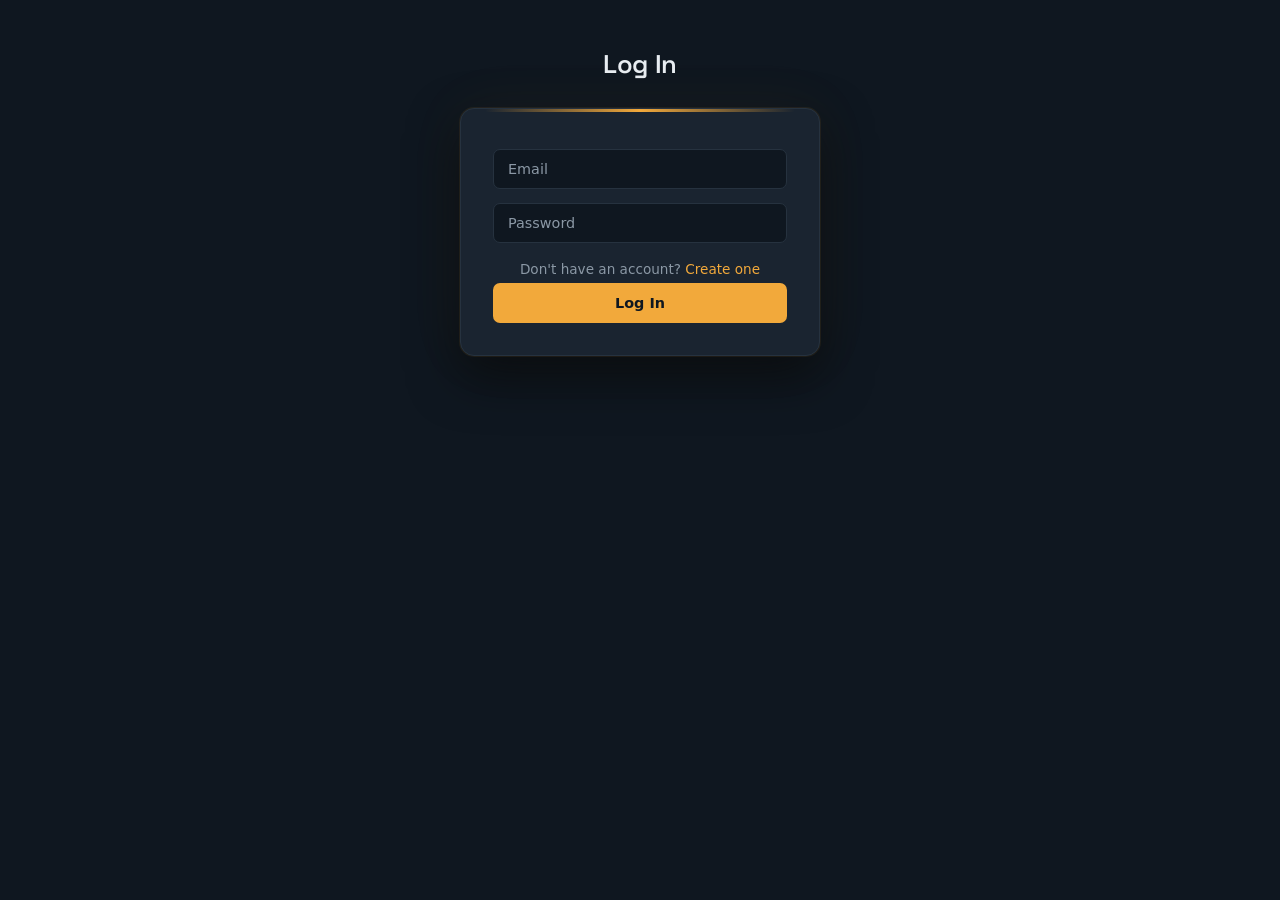
==== login.html @ e126fea0 "Link login and signup pages, center card headings" ====
<!DOCTYPE html>
<html>
<head>
  <title>Log In</title>
  <link rel="stylesheet" href="style.css">
</head>
<body>

  <h1>Log In</h1>

  <div id="loginForm">
    <input type="email" id="loginEmail" placeholder="Email" required>
    <input type="password" id="loginPassword" placeholder="Password" required>
    <p class="authSwitch">Don't have an account? <a href="signup.html">Create one</a></p>
    <button id="loginButton">Log In</button>
  </div>

  <script>

    document.getElementById("loginButton").addEventListener("click", function(){

      let email = document.getElementById("loginEmail").value;
      let password = document.getElementById("loginPassword").value;

      fetch('http://127.0.0.1:3000/auth/login', {
        method: 'POST',
        headers: { 'Content-Type': 'application/json' },
        credentials: 'include',
        body: JSON.stringify({ email, password })
      })
      .then(function(res){
        if (res.ok){
            window.location.href = "index.html";
            // success
        } else {
            alert("LOGIN FAILED");
            // faliure
        }
        return res.json();
      })
      .then(function(data){
        // data is either success info or error info
      });

    });

  </script>

</body>
</html>
---- style.css ----
@import url('https://fonts.googleapis.com/css2?family=Space+Grotesk:wght@500;600;700&family=JetBrains+Mono:wght@500;600&display=swap');

:root {
  --bg: #0F1720;
  --panel: #1A2430;
  --panel-edge: #26323F;
  --text: #E8EDF2;
  --text-muted: #8B98A5;
  --accent: #F2A93B;
  --accent-dim: #7A5A24;
}

* {
  box-sizing: border-box;
}

body {
  margin: 0;
  min-height: 100vh;
  font-family: system-ui, -apple-system, sans-serif;
  background-color: var(--bg);
  color: var(--text);
  display: flex;
  flex-direction: column;
  align-items: center;
  padding: 48px 24px;
}

h1 {
  font-family: 'Space Grotesk', system-ui, sans-serif;
  font-weight: 600;
  font-size: 1.6rem;
  color: var(--text);
  letter-spacing: -0.01em;
  margin: 0 0 28px 0;
}

input[type="file"] {
  color: var(--text-muted);
  font-size: 0.9rem;
  margin-bottom: 28px;
  padding: 10px 14px;
  border: 1px solid var(--panel-edge);
  border-radius: 6px;
  background-color: var(--panel);
}

input[type="file"]::file-selector-button {
  font-family: system-ui, sans-serif;
  font-size: 0.85rem;
  color: var(--bg);
  background-color: var(--accent);
  border: none;
  border-radius: 4px;
  padding: 6px 12px;
  margin-right: 12px;
  cursor: pointer;
}

#results {
  display: none;
  grid-template-columns: repeat(2, minmax(180px, 1fr));
  gap: 1px;
  background-color: var(--panel-edge);
  border: 1px solid var(--panel-edge);
  border-radius: 10px;
  overflow: hidden;
  width: 100%;
  max-width: 480px;
}

#results p {
  margin: 0;
  padding: 16px 18px;
  background-color: var(--panel);
  border-left: 3px solid var(--accent);
  font-family: 'JetBrains Mono', monospace;
  font-size: 0.95rem;
  color: var(--text);
  line-height: 1.4;
}

#results p:nth-child(2) { border-left-color: #4FC3A1; }
#results p:nth-child(3) { border-left-color: #6FA8DC; }
#results p:nth-child(4) { border-left-color: #E06C75; }
#results p:nth-child(5) {
  border-left-color: var(--accent);
  grid-column: 1 / -1;
}

#usageChart {
  display: none;
  background-color: var(--panel);
  border: 1px solid var(--panel-edge);
  border-radius: 10px;
  padding: 24px;
  margin-top: 28px;
  width: 100% !important;
  max-width: 650px;
  height: 380px !important;
}

#savePdfButton {
  margin-top: 24px;
  font-family: system-ui, sans-serif;
  font-size: 0.9rem;
  font-weight: 600;
  color: var(--bg);
  background-color: var(--accent);
  border: none;
  border-radius: 6px;
  padding: 12px 22px;
  cursor: pointer;
  transition: background-color 0.15s ease;
}

#savePdfButton:hover {
  background-color: #ffbf5c;
}

/* Login page */
body.login-page {
  justify-content: center;
  min-height: 100vh;
  padding: 24px;
}

#loginForm {
  position: relative;
  width: 100%;
  max-width: 360px;
  background-color: var(--panel);
  border: 1px solid var(--panel-edge);
  border-radius: 14px;
  padding: 40px 32px 32px;
  box-shadow:
    0 0 0 1px rgba(242, 169, 59, 0.08),
    0 20px 50px rgba(0, 0, 0, 0.55),
    0 0 60px rgba(242, 169, 59, 0.06);
}

#loginForm::before {
  content: "";
  position: absolute;
  top: 0;
  left: 24px;
  right: 24px;
  height: 3px;
  border-radius: 0 0 3px 3px;
  background: linear-gradient(90deg, transparent, var(--accent), transparent);
}

#loginForm h1 {
  font-size: 1.3rem;
  margin: 0 0 6px 0;
  text-align: center;
}

#loginForm .loginSubtitle {
  color: var(--text-muted);
  font-size: 0.85rem;
  margin: 0 0 24px 0;
}

#loginForm input {
  display: block;
  width: 100%;
  margin-bottom: 14px;
  padding: 11px 14px;
  border: 1px solid var(--panel-edge);
  border-radius: 7px;
  background-color: var(--bg);
  color: var(--text);
  font-family: system-ui, sans-serif;
  font-size: 0.9rem;
}

#loginForm input:focus {
  outline: none;
  border-color: var(--accent);
  box-shadow: 0 0 0 3px rgba(242, 169, 59, 0.15);
}

#loginForm input::placeholder {
  color: var(--text-muted);
}

#loginForm button {
  width: 100%;
  margin-top: 6px;
  font-family: system-ui, sans-serif;
  font-size: 0.9rem;
  font-weight: 600;
  color: var(--bg);
  background-color: var(--accent);
  border: none;
  border-radius: 7px;
  padding: 12px;
  cursor: pointer;
  transition: transform 0.1s ease, background-color 0.15s ease;
}

#loginForm button:hover {
  background-color: #ffbf5c;
}

#loginForm button:active {
  transform: scale(0.98);
}

#signupForm {
  position: relative;
  width: 100%;
  max-width: 360px;
  background-color: var(--panel);
  border: 1px solid var(--panel-edge);
  border-radius: 14px;
  padding: 40px 32px 32px;
  box-shadow:
    0 0 0 1px rgba(242, 169, 59, 0.08),
    0 20px 50px rgba(0, 0, 0, 0.55),
    0 0 60px rgba(242, 169, 59, 0.06);
}

#signupForm::before {
  content: "";
  position: absolute;
  top: 0;
  left: 24px;
  right: 24px;
  height: 3px;
  border-radius: 0 0 3px 3px;
  background: linear-gradient(90deg, transparent, var(--accent), transparent);
}

#signupForm h1 {
  font-size: 1.3rem;
  margin: 0 0 6px 0;
  text-align: center;
}

#signupForm .signupSubtitle {
  color: var(--text-muted);
  font-size: 0.85rem;
  margin: 0 0 24px 0;
}

#signupForm input {
  display: block;
  width: 100%;
  margin-bottom: 14px;
  padding: 11px 14px;
  border: 1px solid var(--panel-edge);
  border-radius: 7px;
  background-color: var(--bg);
  color: var(--text);
  font-family: system-ui, sans-serif;
  font-size: 0.9rem;
}

#signupForm input:focus {
  outline: none;
  border-color: var(--accent);
  box-shadow: 0 0 0 3px rgba(242, 169, 59, 0.15);
}

#signupForm input::placeholder {
  color: var(--text-muted);
}

#signupForm button {
  width: 100%;
  margin-top: 6px;
  font-family: system-ui, sans-serif;
  font-size: 0.9rem;
  font-weight: 600;
  color: var(--bg);
  background-color: var(--accent);
  border: none;
  border-radius: 7px;
  padding: 12px;
  cursor: pointer;
  transition: transform 0.1s ease, background-color 0.15s ease;
}

#signupForm button:hover {
  background-color: #ffbf5c;
}

#signupForm button:active {
  transform: scale(0.98);
}
.uploadHint {
  color: var(--text-muted);
  font-size: 0.85rem;
  margin: 0 0 24px 0;
  text-align: center;
}
.uploadHint a {
  color: var(--accent);
  text-decoration: none;
}

.uploadHint a:hover {
  text-decoration: underline;
}
.uploadHint code {
  background-color: var(--panel);
  padding: 2px 4px;
  border-radius: 4px;
}
.uploadHint br {
  margin-bottom: 8px;
}
.uploadHint p {
  margin: 0 0 8px 0;
}
.uploadHint ul {
  margin: 0 0 8px 0;
  padding-left: 20px;
}
.authSwitch {
  color: var(--text-muted);
  font-size: 0.85rem;
  margin: 18px 0 0 0;
  text-align: center;
}

.authSwitch a {
  color: var(--accent);
  text-decoration: none;
}

.authSwitch a:hover {
  text-decoration: underline;
}
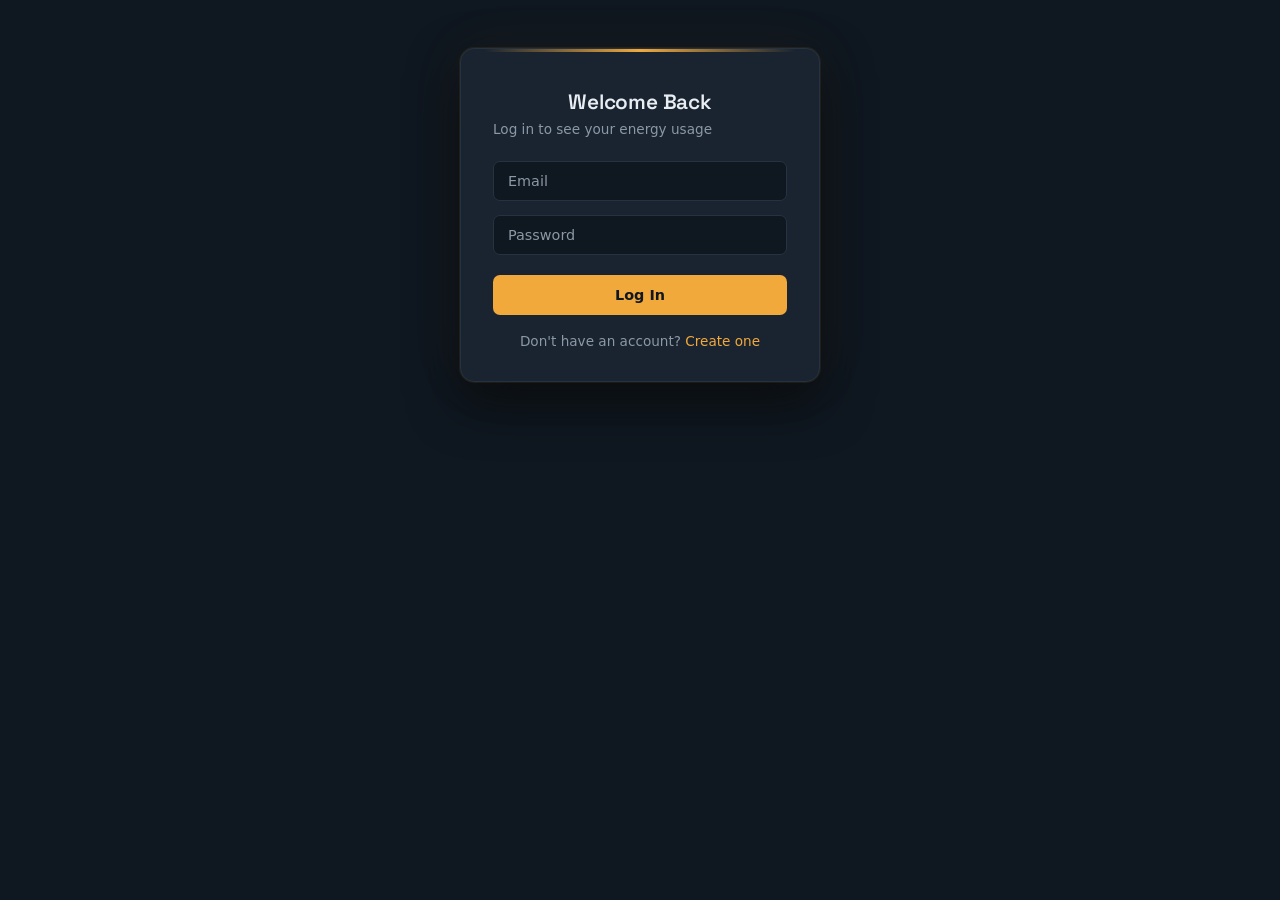
==== commit 9d99e8fc: "Match login and signup cards, center them, add mobile viewport tag" ====
--- a/login.html
+++ b/login.html
@@ -2,45 +2,44 @@
 <html>
 <head>
   <title>Log In</title>
+  <meta name="viewport" content="width=device-width, initial-scale=1.0">
   <link rel="stylesheet" href="style.css">
 </head>
-<body>
-
-  <h1>Log In</h1>
+<body class="login-body">
 
   <div id="loginForm">
+    <h1>Welcome Back</h1>
+    <p class="loginSubtitle">Log in to see your energy usage</p>
     <input type="email" id="loginEmail" placeholder="Email" required>
     <input type="password" id="loginPassword" placeholder="Password" required>
+    <button id="loginButton">Log In</button>
     <p class="authSwitch">Don't have an account? <a href="signup.html">Create one</a></p>
-    <button id="loginButton">Log In</button>
   </div>
 
   <script>
+    const API_URL = 'http://127.0.0.1:3000';
 
     document.getElementById("loginButton").addEventListener("click", function(){
 
       let email = document.getElementById("loginEmail").value;
       let password = document.getElementById("loginPassword").value;
 
-      fetch('http://127.0.0.1:3000/auth/login', {
+      fetch(`${API_URL}/auth/login`, {
         method: 'POST',
         headers: { 'Content-Type': 'application/json' },
         credentials: 'include',
         body: JSON.stringify({ email, password })
       })
       .then(function(res){
-        if (res.ok){
-            window.location.href = "index.html";
-            // success
-        } else {
-            alert("LOGIN FAILED");
-            // faliure
-        }
-        return res.json();
-      })
-      .then(function(data){
-        // data is either success info or error info
+        return res.json().then(function(data){
+          if(res.ok){
+            window.location.href = 'index.html';
+          } else{
+            alert(data.error || 'Login failed');
+          }
+        });
       });
+        
 
     });
 
--- a/style.css
+++ b/style.css
@@ -334,5 +334,34 @@
 .authSwitch a:hover {
   text-decoration: underline;
 }
-
-
+/* Top bar on index.html: title on the left, Log Out on the right */
+.topBar {
+  display: flex;
+  justify-content: space-between;
+  align-items: center;
+  width: 100%;
+  max-width: 650px;
+  margin-bottom: 28px;
+}
+
+.topBar h1 {
+  margin: 0;
+}
+
+#logoutButton {
+  font-family: system-ui, sans-serif;
+  font-size: 0.85rem;
+  font-weight: 600;
+  color: var(--accent);
+  background-color: transparent;
+  border: 1px solid var(--accent-dim);
+  border-radius: 6px;
+  padding: 8px 14px;
+  cursor: pointer;
+  transition: border-color 0.15s ease, background-color 0.15s ease;
+}
+
+#logoutButton:hover {
+  border-color: var(--accent);
+  background-color: rgba(242, 169, 59, 0.08);
+}
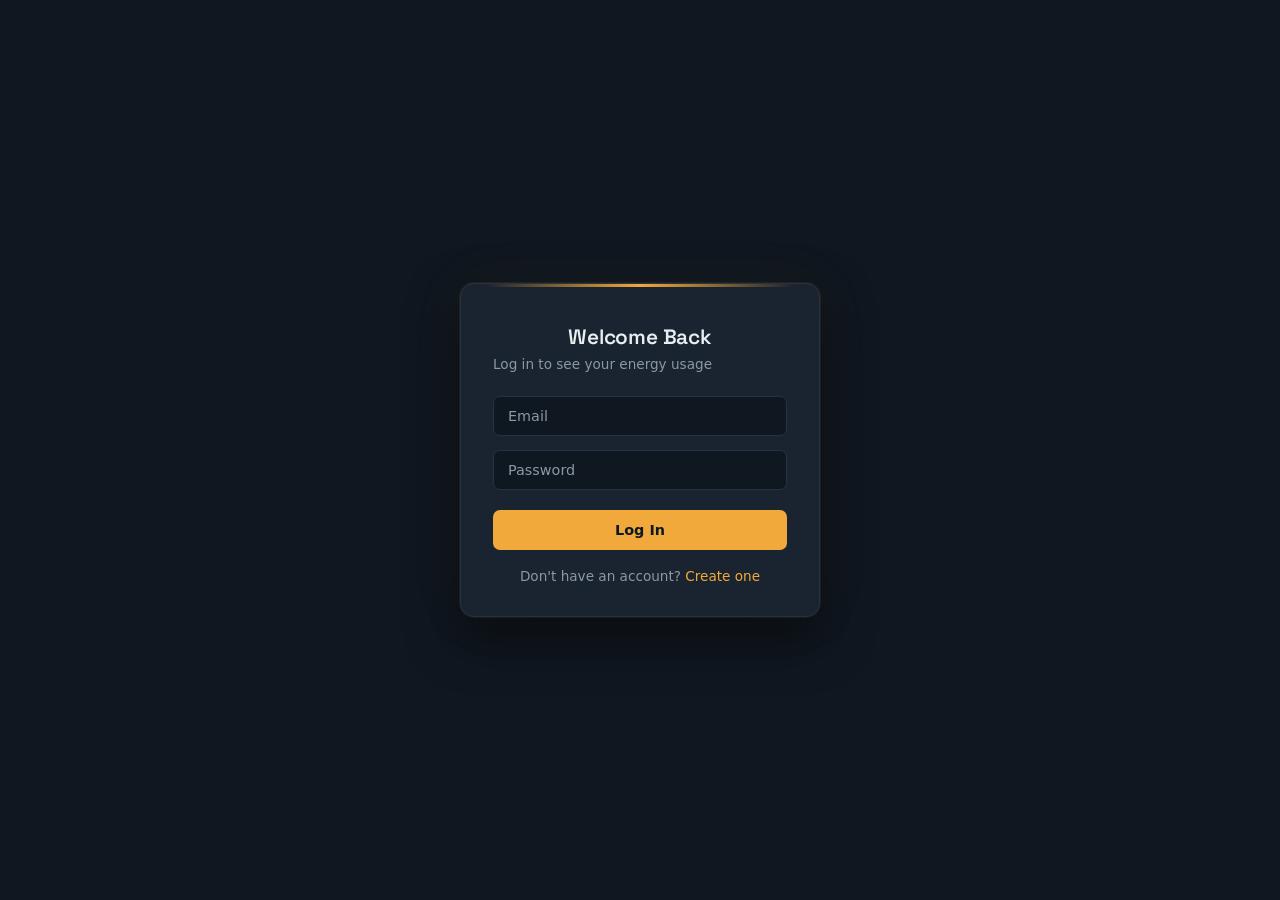
==== commit ab885477: "Fix auth page body class so cards center" ====
--- a/login.html
+++ b/login.html
@@ -5,7 +5,7 @@
   <meta name="viewport" content="width=device-width, initial-scale=1.0">
   <link rel="stylesheet" href="style.css">
 </head>
-<body class="login-body">
+<body class="login-page">
 
   <div id="loginForm">
     <h1>Welcome Back</h1>
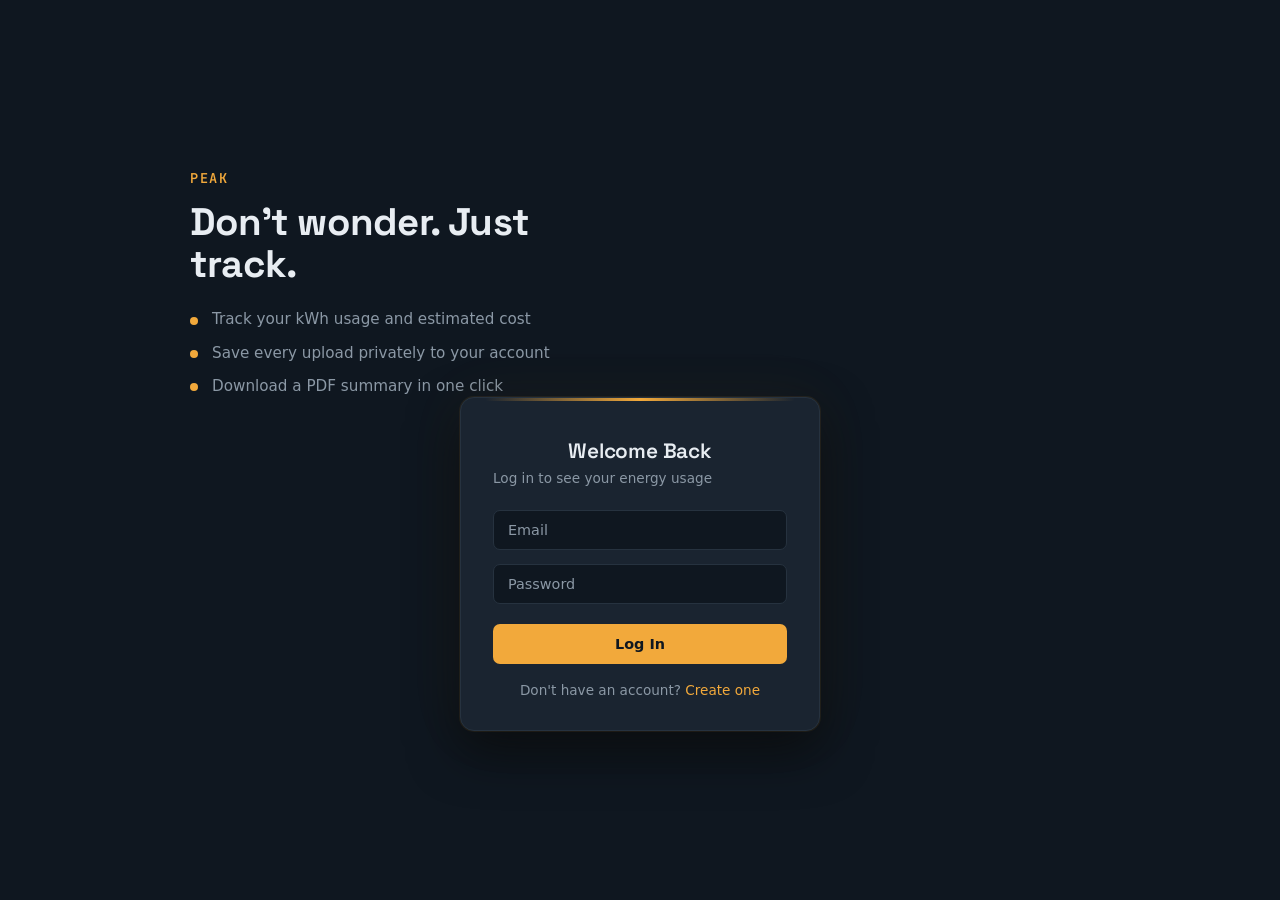
==== commit bf9af1e4: "Add Peak brand panel and split-screen layout to login and signup" ====
--- a/login.html
+++ b/login.html
@@ -6,6 +6,18 @@
   <link rel="stylesheet" href="style.css">
 </head>
 <body class="login-page">
+
+  <div class = "authLayout">
+    <section class="brandPanel">
+  <p class="brandName">Peak</p>
+  <h2 class="brandPitch">Don't wonder. Just track.</h2>
+  <ul class="brandPoints">
+    <li>Track your kWh usage and estimated cost</li>
+    <li>Save every upload privately to your account</li>
+    <li>Download a PDF summary in one click</li>
+  </ul>
+</section>
+  </div>
 
   <div id="loginForm">
     <h1>Welcome Back</h1>
--- a/style.css
+++ b/style.css
@@ -364,4 +364,94 @@
 #logoutButton:hover {
   border-color: var(--accent);
   background-color: rgba(242, 169, 59, 0.08);
+}
+
+/* ---------- Split-screen auth layout (login + signup) ---------- */
+
+.authLayout {
+  display: grid;
+  grid-template-columns: 1fr 1fr;
+  align-items: center;
+  gap: 64px;
+  width: 100%;
+  max-width: 900px;
+}
+
+.brandPanel {
+  display: flex;
+  flex-direction: column;
+  gap: 14px;
+}
+
+.brandName {
+  margin: 0;
+  font-family: 'JetBrains Mono', monospace;
+  font-size: 0.85rem;
+  font-weight: 600;
+  letter-spacing: 0.12em;
+  text-transform: uppercase;
+  color: var(--accent);
+}
+
+.brandPitch {
+  margin: 0;
+  font-family: 'Space Grotesk', system-ui, sans-serif;
+  font-size: 2.4rem;
+  font-weight: 700;
+  line-height: 1.1;
+  letter-spacing: -0.02em;
+  color: var(--text);
+}
+
+.brandPoints {
+  list-style: none;
+  margin: 10px 0 0 0;
+  padding: 0;
+  display: flex;
+  flex-direction: column;
+  gap: 12px;
+}
+
+.brandPoints li {
+  position: relative;
+  padding-left: 22px;
+  color: var(--text-muted);
+  font-size: 0.95rem;
+  line-height: 1.4;
+}
+
+/* small amber dot instead of a default bullet */
+.brandPoints li::before {
+  content: "";
+  position: absolute;
+  left: 0;
+  top: 0.5em;
+  width: 8px;
+  height: 8px;
+  border-radius: 50%;
+  background-color: var(--accent);
+}
+
+/* the form card fills its half of the grid */
+.authLayout #loginForm,
+.authLayout #signupForm {
+  justify-self: end;
+}
+
+/* phones: stack the brand panel above the card */
+@media (max-width: 760px) {
+  .authLayout {
+    grid-template-columns: 1fr;
+    gap: 32px;
+  }
+
+  .brandPitch {
+    font-size: 1.8rem;
+  }
+
+  .authLayout #loginForm,
+  .authLayout #signupForm {
+    justify-self: stretch;
+    max-width: none;
+  }
 }
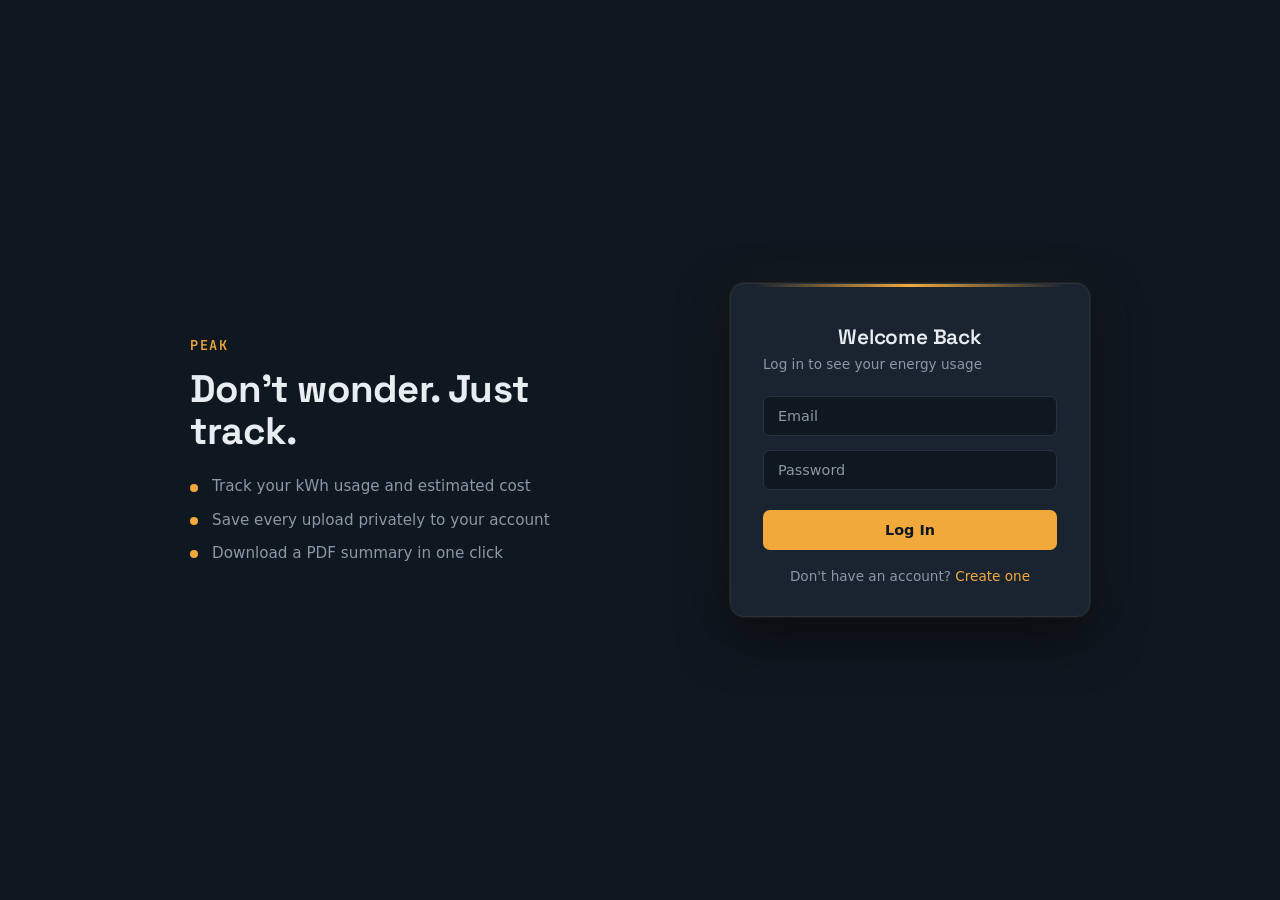
==== commit fccf4f67: "Fix login layout: wrap card inside authLayout" ====
--- a/login.html
+++ b/login.html
@@ -17,7 +17,7 @@
     <li>Download a PDF summary in one click</li>
   </ul>
 </section>
-  </div>
+  
 
   <div id="loginForm">
     <h1>Welcome Back</h1>
@@ -26,6 +26,7 @@
     <input type="password" id="loginPassword" placeholder="Password" required>
     <button id="loginButton">Log In</button>
     <p class="authSwitch">Don't have an account? <a href="signup.html">Create one</a></p>
+  </div>
   </div>
 
   <script>
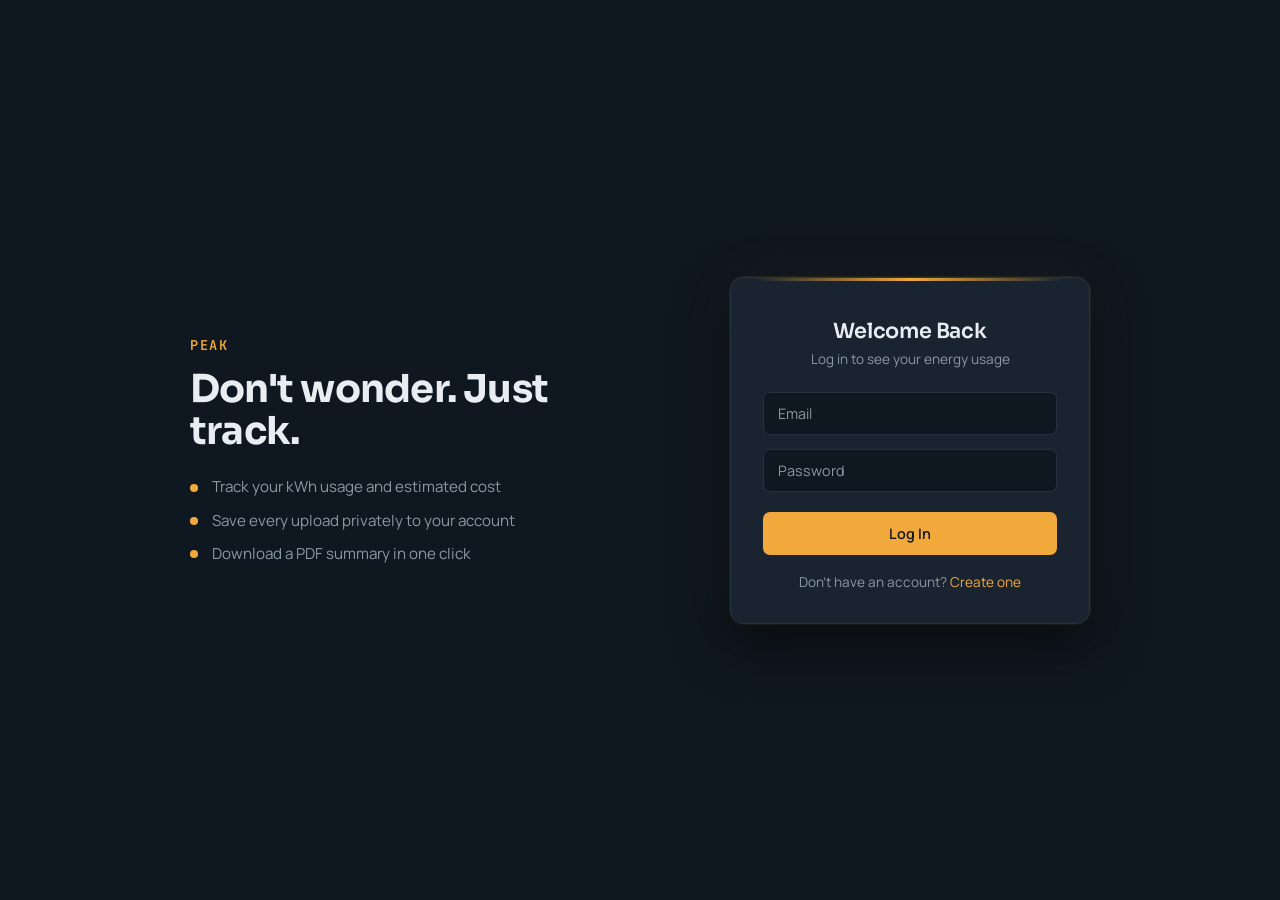
==== commit b53e20b5: "Show login and signup errors inline instead of alerts" ====
--- a/login.html
+++ b/login.html
@@ -24,6 +24,7 @@
     <p class="loginSubtitle">Log in to see your energy usage</p>
     <input type="email" id="loginEmail" placeholder="Email" required>
     <input type="password" id="loginPassword" placeholder="Password" required>
+    <p class="formError" id="loginError"></p>
     <button id="loginButton">Log In</button>
     <p class="authSwitch">Don't have an account? <a href="signup.html">Create one</a></p>
   </div>
@@ -33,6 +34,7 @@
     const API_URL = 'http://127.0.0.1:3000';
 
     document.getElementById("loginButton").addEventListener("click", function(){
+      document.getElementById("loginError").textContent = "";
 
       let email = document.getElementById("loginEmail").value;
       let password = document.getElementById("loginPassword").value;
@@ -48,7 +50,7 @@
           if(res.ok){
             window.location.href = 'index.html';
           } else{
-            alert(data.error || 'Login failed');
+            document.getElementById("loginError").textContent = data.error || 'Login failed';
           }
         });
       });
--- a/style.css
+++ b/style.css
@@ -1,4 +1,4 @@
-@import url('https://fonts.googleapis.com/css2?family=Space+Grotesk:wght@500;600;700&family=JetBrains+Mono:wght@500;600&display=swap');
+@import url('https://fonts.googleapis.com/css2?family=Sora:wght@500;600;700&family=Manrope:wght@400;500;600;700&family=JetBrains+Mono:wght@500;600&display=swap');
 
 :root {
   --bg: #0F1720;
@@ -8,16 +8,23 @@
   --text-muted: #8B98A5;
   --accent: #F2A93B;
   --accent-dim: #7A5A24;
+  --font-display: 'Sora', system-ui, sans-serif;
+  --font-body: 'Manrope', system-ui, sans-serif;
+  --font-mono: 'JetBrains Mono', ui-monospace, monospace;
 }
 
 * {
   box-sizing: border-box;
+  
+}
+button, input {
+  font-family: inherit;
 }
 
 body {
   margin: 0;
   min-height: 100vh;
-  font-family: system-ui, -apple-system, sans-serif;
+  font-family: var(--font-body);
   background-color: var(--bg);
   color: var(--text);
   display: flex;
@@ -27,7 +34,7 @@
 }
 
 h1 {
-  font-family: 'Space Grotesk', system-ui, sans-serif;
+  font-family: var(--font-display);
   font-weight: 600;
   font-size: 1.6rem;
   color: var(--text);
@@ -46,7 +53,7 @@
 }
 
 input[type="file"]::file-selector-button {
-  font-family: system-ui, sans-serif;
+  font-family: var(--font-body);
   font-size: 0.85rem;
   color: var(--bg);
   background-color: var(--accent);
@@ -74,7 +81,7 @@
   padding: 16px 18px;
   background-color: var(--panel);
   border-left: 3px solid var(--accent);
-  font-family: 'JetBrains Mono', monospace;
+  font-family: var(--font-mono);
   font-size: 0.95rem;
   color: var(--text);
   line-height: 1.4;
@@ -102,7 +109,7 @@
 
 #savePdfButton {
   margin-top: 24px;
-  font-family: system-ui, sans-serif;
+  font-family: var(--font-body);
   font-size: 0.9rem;
   font-weight: 600;
   color: var(--bg);
@@ -171,7 +178,7 @@
   border-radius: 7px;
   background-color: var(--bg);
   color: var(--text);
-  font-family: system-ui, sans-serif;
+  font-family: var(--font-body);
   font-size: 0.9rem;
 }
 
@@ -188,7 +195,7 @@
 #loginForm button {
   width: 100%;
   margin-top: 6px;
-  font-family: system-ui, sans-serif;
+  font-family: var(--font-body);
   font-size: 0.9rem;
   font-weight: 600;
   color: var(--bg);
@@ -254,7 +261,7 @@
   border-radius: 7px;
   background-color: var(--bg);
   color: var(--text);
-  font-family: system-ui, sans-serif;
+  font-family: var(--font-body);
   font-size: 0.9rem;
 }
 
@@ -271,7 +278,7 @@
 #signupForm button {
   width: 100%;
   margin-top: 6px;
-  font-family: system-ui, sans-serif;
+  font-family: var(--font-body);
   font-size: 0.9rem;
   font-weight: 600;
   color: var(--bg);
@@ -349,7 +356,7 @@
 }
 
 #logoutButton {
-  font-family: system-ui, sans-serif;
+  font-family: var(--font-body);
   font-size: 0.85rem;
   font-weight: 600;
   color: var(--accent);
@@ -385,7 +392,7 @@
 
 .brandName {
   margin: 0;
-  font-family: 'JetBrains Mono', monospace;
+  font-family: var(--font-mono);
   font-size: 0.85rem;
   font-weight: 600;
   letter-spacing: 0.12em;
@@ -395,7 +402,7 @@
 
 .brandPitch {
   margin: 0;
-  font-family: 'Space Grotesk', system-ui, sans-serif;
+  font-family: var(--font-display);
   font-size: 2.4rem;
   font-weight: 700;
   line-height: 1.1;
@@ -454,4 +461,18 @@
     justify-self: stretch;
     max-width: none;
   }
+}
+#loginForm .loginSubtitle,
+#signupForm .signupSubtitle {
+  text-align: center;
+}
+.formError {
+  color: #E06C75;
+  font-size: 0.85rem;
+  margin: 0 0 12px 0;
+  min-height: 0;
+}
+
+.formError:empty {
+  display: none;
 }
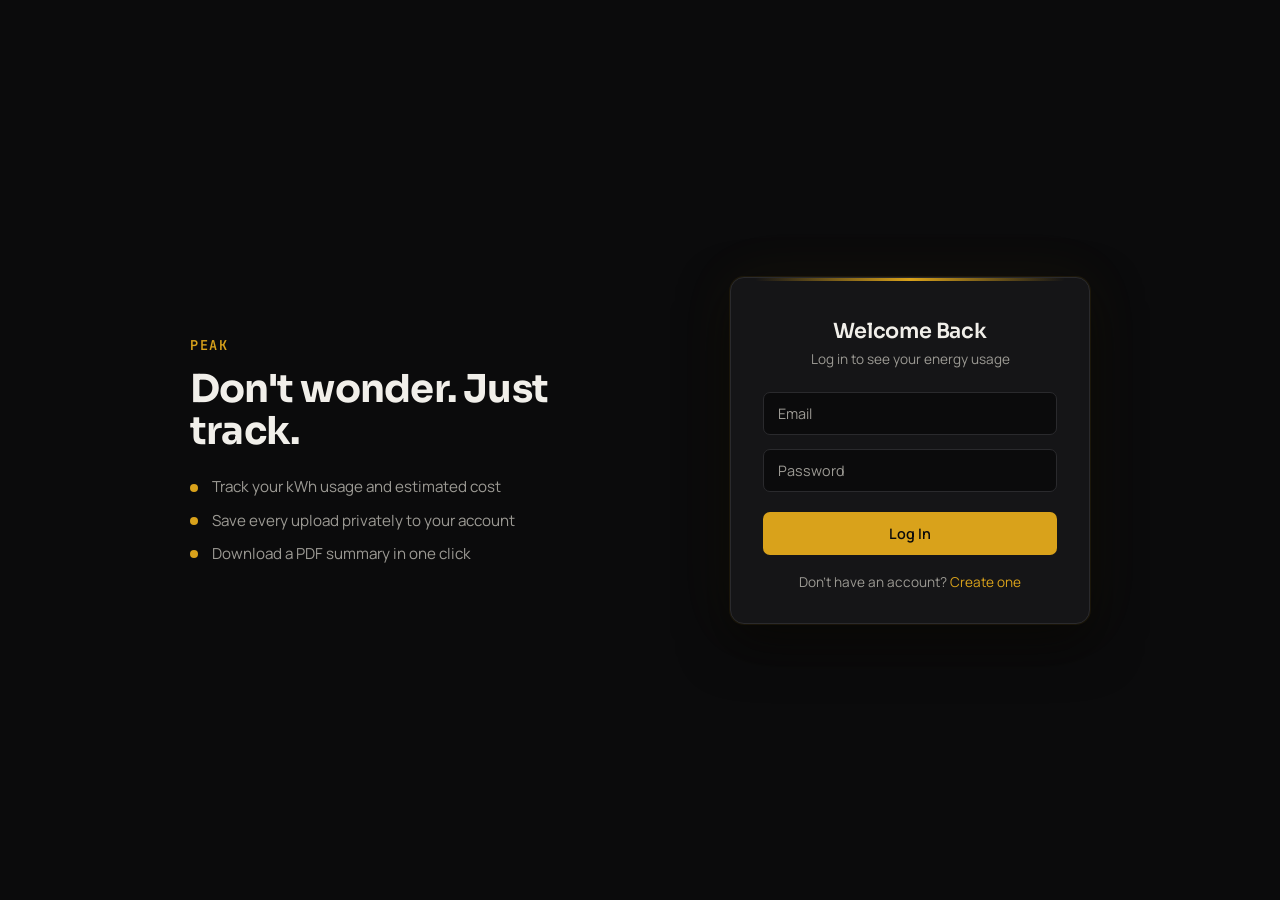
==== commit 15e8cc62: "Start professional PDF report: header band and stat tiles" ====
--- a/login.html
+++ b/login.html
@@ -2,6 +2,7 @@
 <html>
 <head>
   <title>Log In</title>
+  <meta charset="UTF-8">
   <meta name="viewport" content="width=device-width, initial-scale=1.0">
   <link rel="stylesheet" href="style.css">
 </head>
--- a/style.css
+++ b/style.css
@@ -1,13 +1,15 @@
 @import url('https://fonts.googleapis.com/css2?family=Sora:wght@500;600;700&family=Manrope:wght@400;500;600;700&family=JetBrains+Mono:wght@500;600&display=swap');
 
 :root {
-  --bg: #0F1720;
-  --panel: #1A2430;
-  --panel-edge: #26323F;
-  --text: #E8EDF2;
-  --text-muted: #8B98A5;
-  --accent: #F2A93B;
-  --accent-dim: #7A5A24;
+  --bg: #0B0B0C;
+  --panel: #151517;
+  --panel-edge: #2A2A2D;
+  --text: #F1EFEA;
+  --text-muted: #9C9A94;
+  --accent: #D9A21B;
+  --accent-dim: #6E5210;
+  --accent-hover: #E8B32E;
+  --accent-rgb: 217, 162, 27;
   --font-display: 'Sora', system-ui, sans-serif;
   --font-body: 'Manrope', system-ui, sans-serif;
   --font-mono: 'JetBrains Mono', ui-monospace, monospace;
@@ -122,7 +124,7 @@
 }
 
 #savePdfButton:hover {
-  background-color: #ffbf5c;
+  background-color: var(--accent-hover)
 }
 
 /* Login page */
@@ -141,9 +143,9 @@
   border-radius: 14px;
   padding: 40px 32px 32px;
   box-shadow:
-    0 0 0 1px rgba(242, 169, 59, 0.08),
+    0 0 0 1px rgba(var(--accent-rgb), 0.08),
     0 20px 50px rgba(0, 0, 0, 0.55),
-    0 0 60px rgba(242, 169, 59, 0.06);
+    0 0 60px rgba(var(--accent-rgb), 0.06);
 }
 
 #loginForm::before {
@@ -185,7 +187,7 @@
 #loginForm input:focus {
   outline: none;
   border-color: var(--accent);
-  box-shadow: 0 0 0 3px rgba(242, 169, 59, 0.15);
+  box-shadow: 0 0 0 3px rgba(var(--accent-rgb), 0.15);
 }
 
 #loginForm input::placeholder {
@@ -208,7 +210,7 @@
 }
 
 #loginForm button:hover {
-  background-color: #ffbf5c;
+  background-color: var(--accent-hover);
 }
 
 #loginForm button:active {
@@ -224,9 +226,9 @@
   border-radius: 14px;
   padding: 40px 32px 32px;
   box-shadow:
-    0 0 0 1px rgba(242, 169, 59, 0.08),
+    0 0 0 1px rgba(var(--accent-rgb), 0.08),
     0 20px 50px rgba(0, 0, 0, 0.55),
-    0 0 60px rgba(242, 169, 59, 0.06);
+    0 0 60px rgba(var(--accent-rgb), 0.06);
 }
 
 #signupForm::before {
@@ -268,7 +270,7 @@
 #signupForm input:focus {
   outline: none;
   border-color: var(--accent);
-  box-shadow: 0 0 0 3px rgba(242, 169, 59, 0.15);
+  box-shadow: 0 0 0 3px rgba(var(--accent-rgb), 0.15);
 }
 
 #signupForm input::placeholder {
@@ -291,7 +293,7 @@
 }
 
 #signupForm button:hover {
-  background-color: #ffbf5c;
+  background-color: var(--accent-hover);
 }
 
 #signupForm button:active {
@@ -370,7 +372,7 @@
 
 #logoutButton:hover {
   border-color: var(--accent);
-  background-color: rgba(242, 169, 59, 0.08);
+  background-color: rgba(var(--accent-rgb), 0.08);
 }
 
 /* ---------- Split-screen auth layout (login + signup) ---------- */
